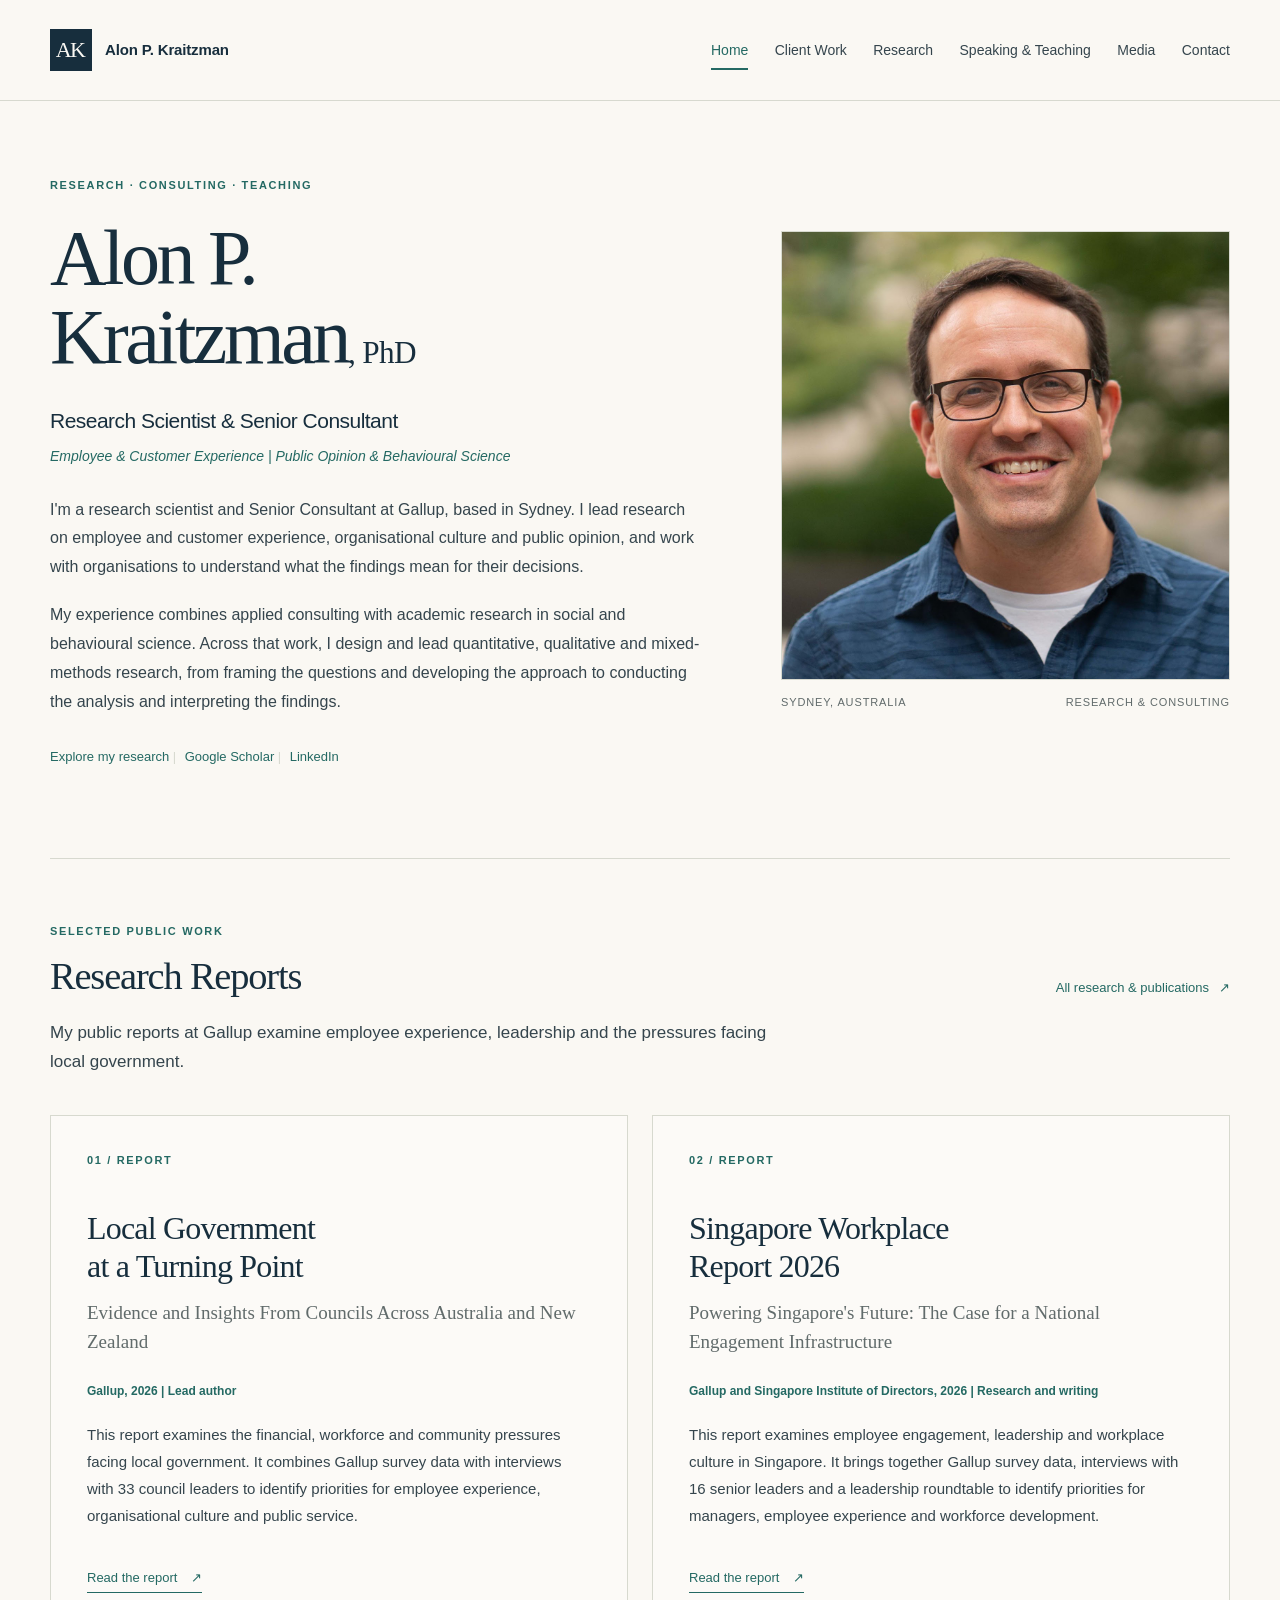
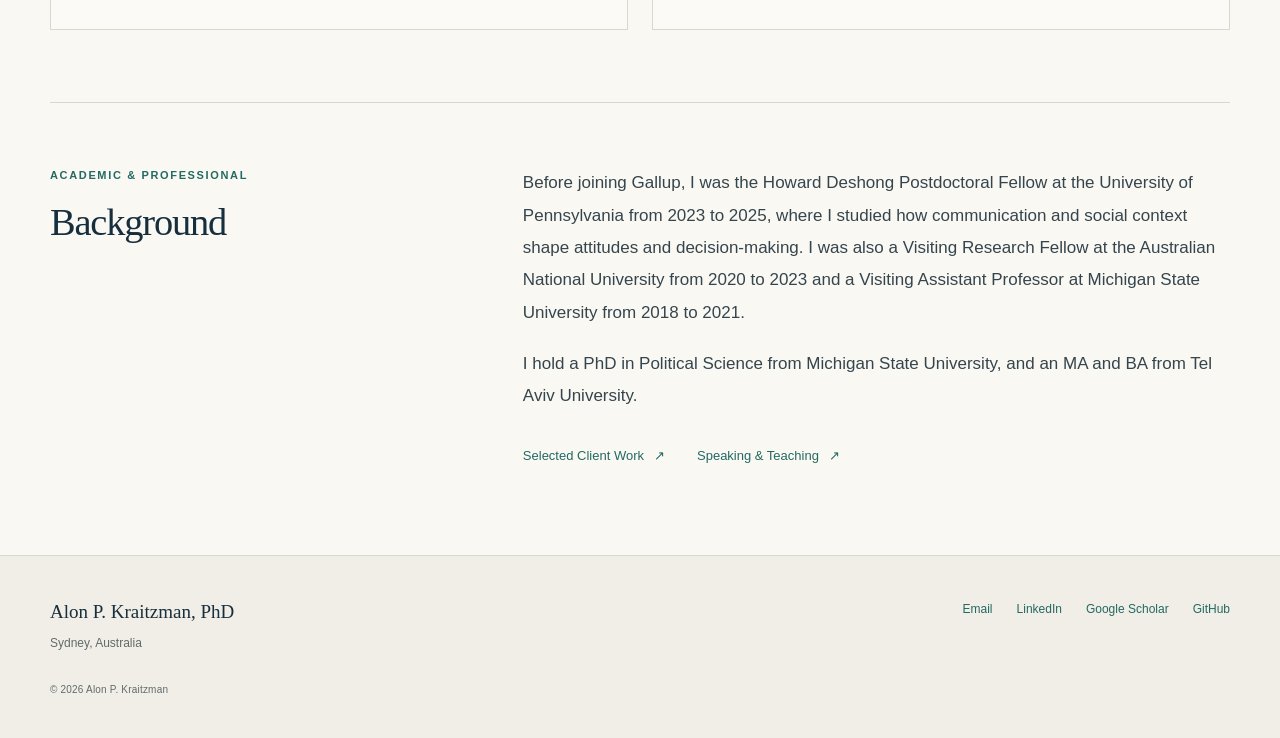
==== index.html @ d5b8e60a "Publish research portfolio migrated from Google Sites" ====
<!doctype html>
<html lang="en-AU">
<head>
<meta charset="utf-8">
<meta name="viewport" content="width=device-width, initial-scale=1">
<title>Alon P. Kraitzman, PhD</title>
<meta name="description" content="Research scientist and Senior Consultant at Gallup in Sydney. Employee and customer experience, organisational culture, public opinion and behavioural science.">
<link rel="canonical" href="https://alonkraitzman.github.io/">
<meta property="og:type" content="website">
<meta property="og:site_name" content="Alon P. Kraitzman">
<meta property="og:title" content="Alon P. Kraitzman, PhD">
<meta property="og:description" content="Research scientist and Senior Consultant at Gallup in Sydney. Employee and customer experience, organisational culture, public opinion and behavioural science.">
<meta property="og:url" content="https://alonkraitzman.github.io/">
<meta property="og:image" content="https://alonkraitzman.github.io/portrait.jpg">
<meta property="og:image:alt" content="Portrait of Alon P. Kraitzman">
<meta property="og:image:width" content="1280">
<meta property="og:image:height" content="1280">
<meta name="twitter:card" content="summary_large_image">
<meta name="twitter:title" content="Alon P. Kraitzman, PhD">
<meta name="twitter:description" content="Research scientist and Senior Consultant at Gallup in Sydney. Employee and customer experience, organisational culture, public opinion and behavioural science.">
<meta name="twitter:image" content="https://alonkraitzman.github.io/portrait.jpg">
<meta name="theme-color" content="#172e3d">
<link rel="icon" type="image/svg+xml" href="favicon.svg">
<link rel="stylesheet" href="styles.css">
<script src="site.js" defer></script>
</head>
<body>
<a class="skip-link" href="#main">Skip to content</a>
<header class="site-header"><div class="container header-inner">
<a class="brand" href="index.html" aria-label="Alon P. Kraitzman, home"><span class="monogram" aria-hidden="true">AK</span><span>Alon P. Kraitzman</span></a>
<button class="nav-toggle" type="button" aria-controls="primary-navigation" aria-expanded="false" hidden><span>Menu</span><svg viewBox="0 0 20 20" width="20" height="20" aria-hidden="true"><path d="M3 6h14M3 10h14M3 14h14"/></svg></button>
<nav class="primary-nav" id="primary-navigation" aria-label="Main navigation"><a href="index.html" aria-current="page">Home</a>
<a href="client-work.html">Client Work</a>
<a href="research.html">Research</a>
<a href="teaching.html">Speaking &amp; Teaching</a>
<a href="media.html">Media</a>
<a href="contact.html">Contact</a></nav>
</div></header>
<main class="container home" id="main" tabindex="-1"><section class="hero" aria-labelledby="introduction"><div class="hero-copy"><p class="eyebrow">Research · Consulting · Teaching</p><h1 id="introduction">Alon P. Kraitzman<span class="degree">, PhD</span></h1><h2 class="hero-role">Research Scientist &amp; Senior Consultant</h2>
<p class="hero-specialisms"><em>Employee &amp; Customer Experience | Public Opinion &amp; Behavioural Science</em></p>
<p>I'm a research scientist and Senior Consultant at Gallup, based in Sydney. I lead research on employee and customer experience, organisational culture and public opinion, and work with organisations to understand what the findings mean for their decisions.</p>
<p>My experience combines applied consulting with academic research in social and behavioural science. Across that work, I design and lead quantitative, qualitative and mixed-methods research, from framing the questions and developing the approach to conducting the analysis and interpreting the findings.</p>
<p class="hero-links"><a href="research.html">Explore my research</a> | <a href="https://scholar.google.com/citations?user=_he_hkIAAAAJ&amp;hl=en">Google Scholar</a> | <a href="https://www.linkedin.com/in/alon-p-kraitzman/">LinkedIn</a></p></div><figure class="portrait"><img src="portrait.jpg" width="1280" height="1280" alt="Alon P. Kraitzman" fetchpriority="high"><figcaption><span>Sydney, Australia</span><span>Research &amp; consulting</span></figcaption></figure></section><section class="section" aria-labelledby="research-reports"><div class="section-heading"><div><p class="eyebrow">Selected public work</p><h2 id="research-reports">Research Reports</h2></div><a class="text-link" href="research.html">All research &amp; publications <span aria-hidden="true">↗</span></a></div><p>My public reports at Gallup examine employee experience, leadership and the pressures facing local government.</p><div class="report-grid"><article class="report-card"><p class="item-number" aria-hidden="true">01 / REPORT</p><h3>Local Government at a Turning Point</h3>
<p class="report-subtitle"><em>Evidence and Insights From Councils Across Australia and New Zealand</em></p>
<p class="credit"><strong>Gallup, 2026 | Lead author</strong></p>
<p>This report examines the financial, workforce and community pressures facing local government. It combines Gallup survey data with interviews with 33 council leaders to identify priorities for employee experience, organisational culture and public service.</p>
<p class="report-link"><a href="https://www.gallup.com/workplace/711335/anz/local-council-report.aspx">Read the report</a></p></article><article class="report-card"><p class="item-number" aria-hidden="true">02 / REPORT</p><h3>Singapore Workplace Report 2026</h3>
<p class="report-subtitle"><em>Powering Singapore's Future: The Case for a National Engagement Infrastructure</em></p>
<p class="credit"><strong>Gallup and Singapore Institute of Directors, 2026 | Research and writing</strong></p>
<p>This report examines employee engagement, leadership and workplace culture in Singapore. It brings together Gallup survey data, interviews with 16 senior leaders and a leadership roundtable to identify priorities for managers, employee experience and workforce development.</p>
<p class="report-link"><a href="https://www.gallup.com/workplace/711230/singapore-workplace-report-2026.aspx">Read the report</a></p></article></div></section><section class="section background" aria-labelledby="background"><div><p class="eyebrow">Academic &amp; professional</p><h2 id="background">Background</h2></div><div class="background-copy"><p>Before joining Gallup, I was the Howard Deshong Postdoctoral Fellow at the University of Pennsylvania from 2023 to 2025, where I studied how communication and social context shape attitudes and decision-making. I was also a Visiting Research Fellow at the Australian National University from 2020 to 2023 and a Visiting Assistant Professor at Michigan State University from 2018 to 2021.</p>
<p>I hold a PhD in Political Science from Michigan State University, and an MA and BA from Tel Aviv University.</p><div class="section-links"><a class="text-link" href="client-work.html">Selected Client Work <span aria-hidden="true">↗</span></a><a class="text-link" href="teaching.html">Speaking &amp; Teaching <span aria-hidden="true">↗</span></a></div></div></section></main>
<footer class="site-footer"><div class="container footer-inner">
<div><a class="footer-name" href="index.html">Alon P. Kraitzman, PhD</a><p>Sydney, Australia</p></div>
<nav class="footer-links" aria-label="Professional links"><a href="mailto:alonkrai@gmail.com">Email</a><a href="https://www.linkedin.com/in/alon-p-kraitzman/">LinkedIn</a><a href="https://scholar.google.com/citations?user=_he_hkIAAAAJ&amp;hl=en">Google Scholar</a><a href="https://github.com/alonkraitzman">GitHub</a></nav>
<p class="copyright">© 2026 Alon P. Kraitzman</p>
</div></footer>
</body>
</html>
---- styles.css ----
:root{--paper:#faf8f3;--surface:#f0eee6;--navy:#172e3d;--ink:#35454d;--muted:#616b6b;--teal:#246963;--line:#d7d9cf;--max:1180px;--serif:Georgia,'Times New Roman',serif;--sans:-apple-system,BlinkMacSystemFont,'Segoe UI',sans-serif}
*{box-sizing:border-box}html{scroll-behavior:smooth;scroll-padding-top:2rem}body{margin:0;background:var(--paper);color:var(--ink);font-family:var(--sans);font-size:17px;line-height:1.7;-webkit-font-smoothing:antialiased}img{display:block;max-width:100%;height:auto}svg{flex:none}a{color:var(--teal);text-underline-offset:.23em;text-decoration-thickness:1px}a:hover{text-decoration-thickness:2px;color:var(--navy)}button{font:inherit}a,button{-webkit-tap-highlight-color:transparent}a:focus-visible,button:focus-visible{outline:3px solid var(--teal);outline-offset:5px;border-radius:1px}main:focus{outline:none}::selection{background:#d7e7df;color:var(--navy)}h1,h2,h3{color:var(--navy);font-family:var(--serif);font-weight:400;line-height:1.17;text-wrap:balance}h1{font-size:clamp(3rem,5.6vw,4.8rem);letter-spacing:-.045em;margin:0}h2{font-size:clamp(2rem,3vw,2.65rem);letter-spacing:-.03em;margin:0 0 1.2rem}h3{font-size:1.75rem;letter-spacing:-.025em;margin:0 0 1rem}p{margin:0 0 1.2rem}ul,ol{padding-left:1.3rem}li{padding-left:.25rem}strong{font-weight:600}.container{width:calc(100% - 96px);max-width:var(--max);margin:0 auto}.skip-link{position:absolute;z-index:20;left:1rem;top:1rem;transform:translateY(-160%);padding:.65rem 1rem;background:var(--navy);color:white}.skip-link:focus{transform:translateY(0);color:white}.site-header{border-bottom:1px solid var(--line)}.header-inner{display:flex;align-items:center;justify-content:space-between;gap:2rem;min-height:100px}.brand{display:flex;align-items:center;gap:13px;color:var(--navy);text-decoration:none;font-size:15px;font-weight:600;white-space:nowrap;letter-spacing:-.01em}.monogram{display:grid;place-items:center;width:42px;height:42px;background:var(--navy);color:var(--paper);font:22px var(--serif);letter-spacing:-.08em;padding-right:2px}.primary-nav{display:flex;gap:1.65rem;align-items:center}.primary-nav a{color:var(--ink);text-decoration:none;font-size:14px;line-height:1.5;position:relative;padding:12px 0}.primary-nav a:hover,.primary-nav a[aria-current]{color:var(--teal)}.primary-nav a[aria-current]:after{content:'';position:absolute;bottom:3px;left:0;right:0;height:2px;background:var(--teal)}.nav-toggle{display:none;align-items:center;gap:.6rem;border:1px solid var(--line);background:transparent;color:var(--navy);padding:.45rem .65rem;font-size:14px;cursor:pointer}.nav-toggle[hidden]{display:none}.nav-toggle svg{fill:none;stroke:currentColor;stroke-width:1.4}.eyebrow,.item-number{font-size:11px;font-weight:600;line-height:1.5;letter-spacing:.15em;text-transform:uppercase;color:var(--teal)}.eyebrow{margin:0 0 1.5rem}.item-number{margin:0}.hero{display:grid;grid-template-columns:minmax(0,1.45fr) minmax(0,1fr);gap:5rem;align-items:start;padding:76px 0 88px}.hero h1{font-size:clamp(3.4rem,6.1vw,5.4rem);max-width:12ch;margin:0 0 1.8rem;line-height:1.02}.hero .degree{font-size:.4em;letter-spacing:-.02em;white-space:nowrap}.hero-role{font-family:var(--sans);font-weight:500;font-size:21px;letter-spacing:-.025em;line-height:1.4;margin-bottom:.65rem}.hero-specialisms{font-size:14px;line-height:1.65;color:var(--teal);margin-bottom:1.7rem}.hero-copy>p:not(.eyebrow):not(.hero-specialisms):not(.hero-links){font-size:16px;line-height:1.8}.hero-links{font-size:13px;line-height:2;margin:1.75rem 0 0;color:var(--line)}.hero-links a{text-decoration:none;display:inline-block}.hero-links a+a{margin-left:.3rem}.portrait{margin:54px 0 0;min-width:0}.portrait img{width:100%;aspect-ratio:1;object-fit:cover;border:1px solid var(--line)}.portrait figcaption{display:flex;justify-content:space-between;gap:1rem;margin-top:14px;font-size:11px;line-height:1.5;letter-spacing:.08em;text-transform:uppercase;color:var(--muted)}.section{padding:64px 0 72px;border-top:1px solid var(--line)}.section>p{max-width:750px}.section-heading{display:flex;align-items:end;justify-content:space-between;gap:2rem;margin-bottom:1.25rem}.section-heading h2{margin-bottom:0}.section-heading .eyebrow{margin-bottom:.9rem}.text-link{display:inline-block;font-size:13px;font-weight:500;text-decoration:none;white-space:normal}.text-link span{padding-left:.4rem}.report-grid{display:grid;grid-template-columns:repeat(2,minmax(0,1fr));gap:24px;margin-top:2.4rem}.report-card{border:1px solid var(--line);padding:36px;display:flex;flex-direction:column;align-items:start;background:rgba(255,255,255,.3);min-width:0}.report-card .item-number{padding-bottom:2.5rem}.report-card h3{font-size:2rem;line-height:1.2;max-width:20ch;margin-bottom:.85rem}.report-subtitle{font-family:var(--serif);font-size:19px;line-height:1.5;color:var(--muted);margin-bottom:1.6rem}.report-subtitle em{font-style:normal}.credit{font-size:12px;color:var(--teal);line-height:1.65}.report-card>p:not([class]){font-size:15px;line-height:1.8}.report-link{padding-top:1.2rem;margin:auto 0 0;width:100%;font-size:13px}.report-link a{display:inline-block;text-decoration:none;border-bottom:1px solid var(--teal);padding-bottom:.2rem}.report-link a:after{content:' ↗';padding-left:.6rem}.background{display:grid;grid-template-columns:1fr 1.8fr;gap:5rem;padding-bottom:88px}.background .eyebrow{margin-bottom:1rem}.background-copy{max-width:720px}.background-copy>p{font-size:17px;line-height:1.9}.section-links{display:flex;gap:2rem;margin-top:2rem}.page-heading{padding:70px 0 58px;max-width:100%}.page-heading h1{max-width:17ch;margin-bottom:1.6rem}.page-heading>p:not(.eyebrow){max-width:750px;font-size:18px;line-height:1.8;margin-bottom:0}.page-heading .eyebrow{margin-bottom:1.3rem}.section-nav{display:flex;flex-wrap:wrap;gap:.7rem 2rem;margin-top:2.3rem}.section-nav a{font-size:13px;text-decoration:none;border-bottom:1px solid var(--line);padding-bottom:.2rem}.first-section{padding-top:48px}.practice-list{list-style:none;display:grid;grid-template-columns:repeat(3,minmax(0,1fr));gap:0 2rem;margin:2rem 0 0;padding:0;counter-reset:practice}.practice-list li{counter-increment:practice;position:relative;padding:1.3rem 0 1.3rem 2rem;border-top:1px solid var(--line);font-size:16px;line-height:1.6;color:var(--navy)}.practice-list li:before{content:'0' counter(practice);position:absolute;left:0;top:1.55rem;color:var(--teal);font-size:10px;letter-spacing:.1em}.project-list{margin-top:2.5rem}.project{display:grid;grid-template-columns:80px minmax(0,1fr);gap:2.5rem;padding:2.8rem 0;border-top:1px solid var(--line)}.project .item-number{padding-top:.4rem}.project h3{font-size:1.9rem;max-width:30ch}.project p:not(.item-number){max-width:790px;margin-bottom:0;font-size:16px;line-height:1.85}.publication-list{list-style:none;padding:0;margin:2.5rem 0 0}.publication{display:grid;grid-template-columns:56px minmax(0,1fr);gap:2rem;border-top:1px solid var(--line);padding:2rem 0}.publication>.item-number{padding-top:.4rem}.publication h3{font-size:1.5rem;line-height:1.4;max-width:860px;margin-bottom:.8rem}.publication-details{font-size:14px;line-height:1.9;max-width:850px;margin-bottom:.7rem;color:var(--muted)}.publication-links{display:flex;flex-wrap:wrap;align-items:center;gap:.45rem .8rem;font-size:13px;margin-bottom:0}.publication-links span{color:var(--line)}.publication-links a{text-decoration:none}.materials{padding-bottom:80px}.materials>p{font-size:16px;line-height:1.9}.materials>p:last-child{padding:1.5rem 0 0;border-top:1px solid var(--line);margin-top:1.8rem;max-width:850px}.materials strong{font-size:18px;color:var(--navy)}.teaching-section{display:grid;grid-template-columns:1fr 1.8fr;gap:5rem}.teaching-section .eyebrow{margin-bottom:1rem}.teaching-content{max-width:760px}.teaching-content h3{font-size:1.8rem}.teaching-content p{font-size:16px;line-height:1.85}.teaching-content p:has(>a){font-size:13px}.course-list{list-style:none;padding:0;margin:2.2rem 0 0}.course-list li{border-top:1px solid var(--line);padding:1.15rem 0;font-size:14px;line-height:1.8}.course-list strong{font-weight:500;color:var(--navy);display:block;font-size:17px}.media-list{margin-top:2.5rem}.media-entry{display:grid;grid-template-columns:56px minmax(0,1fr);gap:2rem;border-top:1px solid var(--line);padding:2.5rem 0}.media-entry .item-number{padding-top:.4rem}.media-entry h3{font-size:1.75rem;max-width:850px;line-height:1.4;margin-bottom:.8rem}.media-entry h3 a{color:var(--navy);text-decoration:none}.media-entry h3 a:hover{text-decoration:underline;text-decoration-thickness:1px}.media-entry p:last-child{max-width:800px;font-size:16px;line-height:1.85;margin-bottom:0}.contact-page{min-height:calc(100vh - 310px)}.contact-page .page-heading{padding-bottom:48px}.contact-panel{display:grid;grid-template-columns:1fr 2.2fr;border-top:1px solid var(--line);border-bottom:1px solid var(--line);padding:56px 0 64px;margin-bottom:80px;gap:5rem}.contact-marker{font-family:var(--serif);font-size:100px;letter-spacing:-.07em;line-height:1;color:var(--navy)}.contact-marker span{font-family:var(--sans);display:block;font-size:10px;letter-spacing:.2em;margin-top:1.8rem;color:var(--teal)}.contact-name{font-size:2.3rem;letter-spacing:-.035em}.contact-position{font-size:15px;line-height:1.8;color:var(--teal)}.contact-copy>p:not([class]){font-size:17px;max-width:610px}.contact-copy>p:last-child{font-size:14px;margin-bottom:0}.contact-methods{font-size:18px;margin:1.8rem 0 2rem;color:var(--line);overflow-wrap:anywhere}.contact-methods a{display:inline-block}.site-footer{border-top:1px solid var(--line);background:var(--surface);padding:40px 0}.footer-inner{display:grid;grid-template-columns:1fr auto;gap:1.25rem 3rem;align-items:start}.footer-name{font-family:var(--serif);font-size:19px;color:var(--navy);text-decoration:none}.footer-inner>div>p{font-size:12px;margin:.3rem 0 0;color:var(--muted)}.footer-links{display:flex;flex-wrap:wrap;gap:.7rem 1.5rem;padding-top:.2rem}.footer-links a{font-size:12px;text-decoration:none}.copyright{font-size:10px;color:var(--muted);grid-column:1/-1;margin:.5rem 0 0;letter-spacing:.02em}
@media(min-width:1500px){.hero{gap:6rem}.hero h1{font-size:5.4rem}}
@media(max-width:1100px){.container{width:calc(100% - 64px)}.primary-nav{gap:1.15rem}.brand{font-size:14px}.hero{gap:3rem}.hero h1{font-size:clamp(3.5rem,6.5vw,4.5rem)}.hero-role{font-size:19px}.portrait{margin-top:50px}.report-card{padding:28px}.background,.teaching-section{gap:3rem}.contact-panel{gap:3rem}}
@media(max-width:860px){.header-inner{min-height:90px;gap:1rem;flex-wrap:wrap;padding-top:20px;padding-bottom:16px}.brand{font-size:15px}.primary-nav{width:100%;justify-content:space-between;gap:.8rem}.primary-nav a{font-size:13px;padding:6px 0}.hero{padding-top:55px;gap:2.2rem;grid-template-columns:minmax(0,1.4fr) minmax(0,1fr)}.hero h1{font-size:3.6rem}.hero-role{font-size:18px}.hero-specialisms{font-size:12px}.hero-copy>p:not(.eyebrow):not(.hero-specialisms):not(.hero-links){font-size:15px}.hero-links{font-size:12px}.portrait{margin-top:54px}.portrait figcaption{display:block;font-size:10px}.portrait figcaption span+span{display:none}.report-card h3{font-size:1.8rem}.report-card{padding:25px}.report-subtitle{font-size:17px}.report-card .item-number{padding-bottom:2rem}.background,.teaching-section{grid-template-columns:1fr 1.6fr;gap:2.5rem}.practice-list{grid-template-columns:repeat(2,minmax(0,1fr))}.project{grid-template-columns:40px minmax(0,1fr);gap:1.5rem}.contact-panel{grid-template-columns:1fr 2.5fr}.contact-marker{font-size:74px}.contact-name{font-size:2rem}.footer-links{gap:.6rem 1rem}}
@media(max-width:640px){body{font-size:16px}.container{width:calc(100% - 40px)}.header-inner{min-height:83px;padding:19px 0;gap:14px}.brand{gap:11px;font-size:14px}.monogram{width:36px;height:36px;font-size:20px}.primary-nav{display:flex;flex-wrap:wrap;justify-content:flex-start;column-gap:1.4rem;row-gap:.2rem;border-top:1px solid var(--line);padding-top:12px;margin-top:1px}.primary-nav a{font-size:14px;padding:8px 0}.nav-enhanced .nav-toggle:not([hidden]){display:flex}.nav-enhanced .primary-nav:not(.is-open){display:none}.nav-enhanced .primary-nav.is-open{display:flex}.hero{grid-template-columns:minmax(0,1fr);padding:45px 0 52px;gap:2.3rem}.hero .eyebrow{font-size:10px;letter-spacing:.14em;margin-bottom:1.4rem}.hero h1{font-size:clamp(3.25rem,13.7vw,4.2rem);max-width:12ch;margin-bottom:1.5rem}.hero-role{font-size:19px;line-height:1.5;max-width:28ch}.hero-specialisms{font-size:13px;line-height:1.8;max-width:39ch;margin-bottom:1.4rem}.hero-copy>p:not(.eyebrow):not(.hero-specialisms):not(.hero-links){font-size:15px;line-height:1.85}.hero-links{font-size:12px;margin-top:1.4rem;line-height:2.3}.portrait{margin:0;max-width:100%}.portrait figcaption{font-size:10px;margin-top:12px;display:flex}.portrait figcaption span+span{display:block}.section{padding:42px 0 48px}.section-heading{align-items:start;flex-direction:column;gap:.8rem;margin-bottom:1.4rem}.section-heading .eyebrow{font-size:10px;margin-bottom:.85rem}h2{font-size:2.1rem;line-height:1.2}h3{font-size:1.65rem}.section>p{font-size:15px;line-height:1.85}.text-link{font-size:12px}.report-grid{grid-template-columns:minmax(0,1fr);gap:20px;margin-top:1.8rem}.report-card{padding:28px 25px}.report-card .item-number{font-size:10px;padding-bottom:1.7rem}.report-card h3{font-size:1.95rem;max-width:20ch}.report-subtitle{font-size:18px;margin-bottom:1.3rem}.credit{font-size:11px}.report-card>p:not([class]){font-size:14px;line-height:1.85}.report-link{font-size:12px;padding-top:.8rem}.background{grid-template-columns:minmax(0,1fr);gap:1.1rem}.background h2{margin-bottom:.4rem}.background .eyebrow{font-size:10px}.background-copy>p{font-size:15px;line-height:1.9}.section-links{flex-wrap:wrap;gap:1rem 1.8rem;margin-top:1.6rem}.page-heading{padding:44px 0 40px}.page-heading .eyebrow{font-size:10px;margin-bottom:1.2rem}.page-heading h1{font-size:clamp(2.7rem,11vw,3.4rem);line-height:1.08;letter-spacing:-.045em;max-width:14ch;margin-bottom:1.5rem}.page-heading>p:not(.eyebrow){font-size:16px;line-height:1.85}.section-nav{gap:.7rem 1.3rem;margin-top:1.8rem}.section-nav a{font-size:12px}.first-section{padding-top:36px}.practice-list{grid-template-columns:minmax(0,1fr);margin-top:1.6rem}.practice-list li{font-size:15px;padding:1.05rem 0 1.05rem 2rem}.practice-list li:before{top:1.25rem}.project-list{margin-top:1.8rem}.project{grid-template-columns:22px minmax(0,1fr);gap:1rem;padding:1.8rem 0}.project h3{font-size:1.6rem;line-height:1.3;margin-bottom:.8rem}.project .item-number{font-size:10px;padding-top:.4rem}.project p:not(.item-number){font-size:14px;line-height:1.9}.publication-list{margin-top:1.8rem}.publication{grid-template-columns:22px minmax(0,1fr);gap:1rem;padding:1.8rem 0}.publication>.item-number{font-size:10px}.publication h3{font-size:1.3rem;line-height:1.45;letter-spacing:-.02em}.publication-details{font-size:13px;line-height:1.85}.publication-links{font-size:12px;gap:.4rem .7rem}.materials>p{font-size:14px}.materials strong{font-size:17px}.teaching-section{grid-template-columns:minmax(0,1fr);gap:1rem}.teaching-section .eyebrow{font-size:10px}.teaching-section h2{margin-bottom:.6rem}.teaching-content h3{font-size:1.7rem}.teaching-content p{font-size:15px}.course-list{margin-top:1.7rem}.course-list li{font-size:13px;padding:1rem 0}.course-list strong{font-size:16px}.media-list{margin-top:1.8rem}.media-entry{grid-template-columns:22px minmax(0,1fr);gap:1rem;padding:1.8rem 0}.media-entry .item-number{font-size:10px}.media-entry h3{font-size:1.4rem;line-height:1.4}.media-entry p:last-child{font-size:14px;line-height:1.85}.contact-page{min-height:0}.contact-page .page-heading{padding-bottom:35px}.contact-panel{grid-template-columns:minmax(0,1fr);padding:35px 0 40px;margin-bottom:48px;gap:2rem}.contact-marker{font-size:64px}.contact-marker span{margin-top:1rem;font-size:9px}.contact-name{font-size:1.9rem;max-width:14ch}.contact-position{font-size:14px}.contact-copy>p:not([class]){font-size:15px}.contact-methods{font-size:16px;line-height:2;margin:1.4rem 0}.contact-copy>p:last-child{font-size:13px}.site-footer{padding:30px 0}.footer-inner{grid-template-columns:minmax(0,1fr);gap:1.4rem}.footer-name{font-size:18px}.footer-links{padding:0;gap:.7rem 1.4rem}.footer-links a{font-size:12px}.copyright{margin:.2rem 0 0}}
@media(prefers-reduced-motion:reduce){html{scroll-behavior:auto}*{animation:none!important;transition:none!important}}
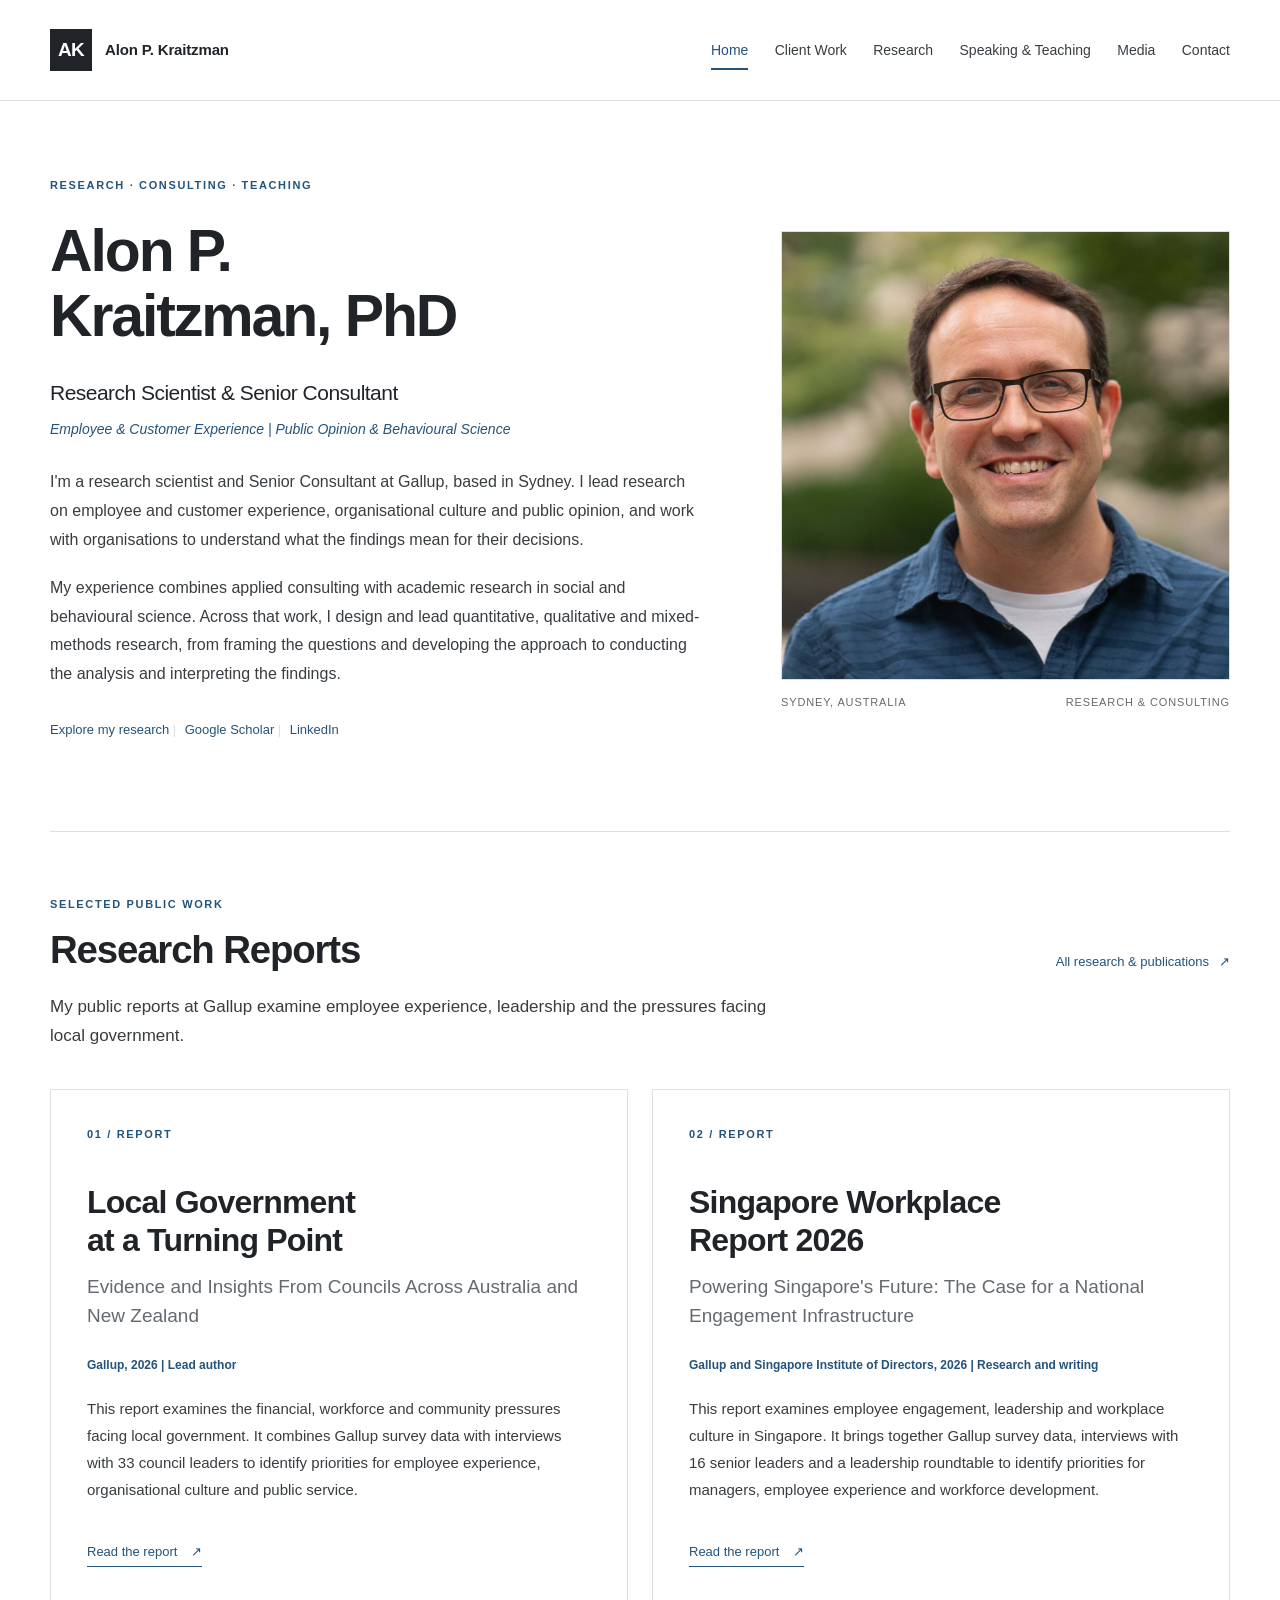
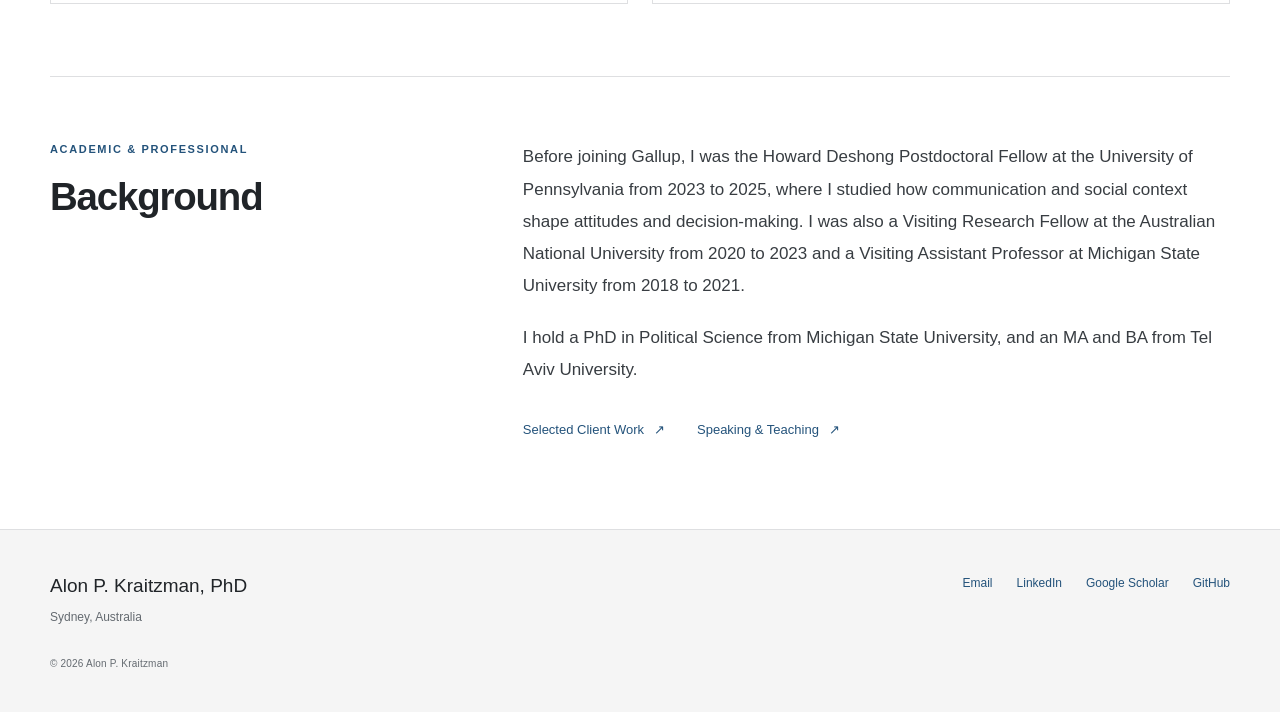
==== commit 4f983092: "Refine portfolio typography and background" ====
--- a/index.html
+++ b/index.html
@@ -36,7 +36,7 @@
 <a href="media.html">Media</a>
 <a href="contact.html">Contact</a></nav>
 </div></header>
-<main class="container home" id="main" tabindex="-1"><section class="hero" aria-labelledby="introduction"><div class="hero-copy"><p class="eyebrow">Research · Consulting · Teaching</p><h1 id="introduction">Alon P. Kraitzman<span class="degree">, PhD</span></h1><h2 class="hero-role">Research Scientist &amp; Senior Consultant</h2>
+<main class="container home" id="main" tabindex="-1"><section class="hero" aria-labelledby="introduction"><div class="hero-copy"><p class="eyebrow">Research · Consulting · Teaching</p><h1 id="introduction">Alon P. <span class="surname">Kraitzman<span class="degree">, PhD</span></span></h1><h2 class="hero-role">Research Scientist &amp; Senior Consultant</h2>
 <p class="hero-specialisms"><em>Employee &amp; Customer Experience | Public Opinion &amp; Behavioural Science</em></p>
 <p>I'm a research scientist and Senior Consultant at Gallup, based in Sydney. I lead research on employee and customer experience, organisational culture and public opinion, and work with organisations to understand what the findings mean for their decisions.</p>
 <p>My experience combines applied consulting with academic research in social and behavioural science. Across that work, I design and lead quantitative, qualitative and mixed-methods research, from framing the questions and developing the approach to conducting the analysis and interpreting the findings.</p>
--- a/styles.css
+++ b/styles.css
@@ -1,7 +1,7 @@
-:root{--paper:#faf8f3;--surface:#f0eee6;--navy:#172e3d;--ink:#35454d;--muted:#616b6b;--teal:#246963;--line:#d7d9cf;--max:1180px;--serif:Georgia,'Times New Roman',serif;--sans:-apple-system,BlinkMacSystemFont,'Segoe UI',sans-serif}
-*{box-sizing:border-box}html{scroll-behavior:smooth;scroll-padding-top:2rem}body{margin:0;background:var(--paper);color:var(--ink);font-family:var(--sans);font-size:17px;line-height:1.7;-webkit-font-smoothing:antialiased}img{display:block;max-width:100%;height:auto}svg{flex:none}a{color:var(--teal);text-underline-offset:.23em;text-decoration-thickness:1px}a:hover{text-decoration-thickness:2px;color:var(--navy)}button{font:inherit}a,button{-webkit-tap-highlight-color:transparent}a:focus-visible,button:focus-visible{outline:3px solid var(--teal);outline-offset:5px;border-radius:1px}main:focus{outline:none}::selection{background:#d7e7df;color:var(--navy)}h1,h2,h3{color:var(--navy);font-family:var(--serif);font-weight:400;line-height:1.17;text-wrap:balance}h1{font-size:clamp(3rem,5.6vw,4.8rem);letter-spacing:-.045em;margin:0}h2{font-size:clamp(2rem,3vw,2.65rem);letter-spacing:-.03em;margin:0 0 1.2rem}h3{font-size:1.75rem;letter-spacing:-.025em;margin:0 0 1rem}p{margin:0 0 1.2rem}ul,ol{padding-left:1.3rem}li{padding-left:.25rem}strong{font-weight:600}.container{width:calc(100% - 96px);max-width:var(--max);margin:0 auto}.skip-link{position:absolute;z-index:20;left:1rem;top:1rem;transform:translateY(-160%);padding:.65rem 1rem;background:var(--navy);color:white}.skip-link:focus{transform:translateY(0);color:white}.site-header{border-bottom:1px solid var(--line)}.header-inner{display:flex;align-items:center;justify-content:space-between;gap:2rem;min-height:100px}.brand{display:flex;align-items:center;gap:13px;color:var(--navy);text-decoration:none;font-size:15px;font-weight:600;white-space:nowrap;letter-spacing:-.01em}.monogram{display:grid;place-items:center;width:42px;height:42px;background:var(--navy);color:var(--paper);font:22px var(--serif);letter-spacing:-.08em;padding-right:2px}.primary-nav{display:flex;gap:1.65rem;align-items:center}.primary-nav a{color:var(--ink);text-decoration:none;font-size:14px;line-height:1.5;position:relative;padding:12px 0}.primary-nav a:hover,.primary-nav a[aria-current]{color:var(--teal)}.primary-nav a[aria-current]:after{content:'';position:absolute;bottom:3px;left:0;right:0;height:2px;background:var(--teal)}.nav-toggle{display:none;align-items:center;gap:.6rem;border:1px solid var(--line);background:transparent;color:var(--navy);padding:.45rem .65rem;font-size:14px;cursor:pointer}.nav-toggle[hidden]{display:none}.nav-toggle svg{fill:none;stroke:currentColor;stroke-width:1.4}.eyebrow,.item-number{font-size:11px;font-weight:600;line-height:1.5;letter-spacing:.15em;text-transform:uppercase;color:var(--teal)}.eyebrow{margin:0 0 1.5rem}.item-number{margin:0}.hero{display:grid;grid-template-columns:minmax(0,1.45fr) minmax(0,1fr);gap:5rem;align-items:start;padding:76px 0 88px}.hero h1{font-size:clamp(3.4rem,6.1vw,5.4rem);max-width:12ch;margin:0 0 1.8rem;line-height:1.02}.hero .degree{font-size:.4em;letter-spacing:-.02em;white-space:nowrap}.hero-role{font-family:var(--sans);font-weight:500;font-size:21px;letter-spacing:-.025em;line-height:1.4;margin-bottom:.65rem}.hero-specialisms{font-size:14px;line-height:1.65;color:var(--teal);margin-bottom:1.7rem}.hero-copy>p:not(.eyebrow):not(.hero-specialisms):not(.hero-links){font-size:16px;line-height:1.8}.hero-links{font-size:13px;line-height:2;margin:1.75rem 0 0;color:var(--line)}.hero-links a{text-decoration:none;display:inline-block}.hero-links a+a{margin-left:.3rem}.portrait{margin:54px 0 0;min-width:0}.portrait img{width:100%;aspect-ratio:1;object-fit:cover;border:1px solid var(--line)}.portrait figcaption{display:flex;justify-content:space-between;gap:1rem;margin-top:14px;font-size:11px;line-height:1.5;letter-spacing:.08em;text-transform:uppercase;color:var(--muted)}.section{padding:64px 0 72px;border-top:1px solid var(--line)}.section>p{max-width:750px}.section-heading{display:flex;align-items:end;justify-content:space-between;gap:2rem;margin-bottom:1.25rem}.section-heading h2{margin-bottom:0}.section-heading .eyebrow{margin-bottom:.9rem}.text-link{display:inline-block;font-size:13px;font-weight:500;text-decoration:none;white-space:normal}.text-link span{padding-left:.4rem}.report-grid{display:grid;grid-template-columns:repeat(2,minmax(0,1fr));gap:24px;margin-top:2.4rem}.report-card{border:1px solid var(--line);padding:36px;display:flex;flex-direction:column;align-items:start;background:rgba(255,255,255,.3);min-width:0}.report-card .item-number{padding-bottom:2.5rem}.report-card h3{font-size:2rem;line-height:1.2;max-width:20ch;margin-bottom:.85rem}.report-subtitle{font-family:var(--serif);font-size:19px;line-height:1.5;color:var(--muted);margin-bottom:1.6rem}.report-subtitle em{font-style:normal}.credit{font-size:12px;color:var(--teal);line-height:1.65}.report-card>p:not([class]){font-size:15px;line-height:1.8}.report-link{padding-top:1.2rem;margin:auto 0 0;width:100%;font-size:13px}.report-link a{display:inline-block;text-decoration:none;border-bottom:1px solid var(--teal);padding-bottom:.2rem}.report-link a:after{content:' ↗';padding-left:.6rem}.background{display:grid;grid-template-columns:1fr 1.8fr;gap:5rem;padding-bottom:88px}.background .eyebrow{margin-bottom:1rem}.background-copy{max-width:720px}.background-copy>p{font-size:17px;line-height:1.9}.section-links{display:flex;gap:2rem;margin-top:2rem}.page-heading{padding:70px 0 58px;max-width:100%}.page-heading h1{max-width:17ch;margin-bottom:1.6rem}.page-heading>p:not(.eyebrow){max-width:750px;font-size:18px;line-height:1.8;margin-bottom:0}.page-heading .eyebrow{margin-bottom:1.3rem}.section-nav{display:flex;flex-wrap:wrap;gap:.7rem 2rem;margin-top:2.3rem}.section-nav a{font-size:13px;text-decoration:none;border-bottom:1px solid var(--line);padding-bottom:.2rem}.first-section{padding-top:48px}.practice-list{list-style:none;display:grid;grid-template-columns:repeat(3,minmax(0,1fr));gap:0 2rem;margin:2rem 0 0;padding:0;counter-reset:practice}.practice-list li{counter-increment:practice;position:relative;padding:1.3rem 0 1.3rem 2rem;border-top:1px solid var(--line);font-size:16px;line-height:1.6;color:var(--navy)}.practice-list li:before{content:'0' counter(practice);position:absolute;left:0;top:1.55rem;color:var(--teal);font-size:10px;letter-spacing:.1em}.project-list{margin-top:2.5rem}.project{display:grid;grid-template-columns:80px minmax(0,1fr);gap:2.5rem;padding:2.8rem 0;border-top:1px solid var(--line)}.project .item-number{padding-top:.4rem}.project h3{font-size:1.9rem;max-width:30ch}.project p:not(.item-number){max-width:790px;margin-bottom:0;font-size:16px;line-height:1.85}.publication-list{list-style:none;padding:0;margin:2.5rem 0 0}.publication{display:grid;grid-template-columns:56px minmax(0,1fr);gap:2rem;border-top:1px solid var(--line);padding:2rem 0}.publication>.item-number{padding-top:.4rem}.publication h3{font-size:1.5rem;line-height:1.4;max-width:860px;margin-bottom:.8rem}.publication-details{font-size:14px;line-height:1.9;max-width:850px;margin-bottom:.7rem;color:var(--muted)}.publication-links{display:flex;flex-wrap:wrap;align-items:center;gap:.45rem .8rem;font-size:13px;margin-bottom:0}.publication-links span{color:var(--line)}.publication-links a{text-decoration:none}.materials{padding-bottom:80px}.materials>p{font-size:16px;line-height:1.9}.materials>p:last-child{padding:1.5rem 0 0;border-top:1px solid var(--line);margin-top:1.8rem;max-width:850px}.materials strong{font-size:18px;color:var(--navy)}.teaching-section{display:grid;grid-template-columns:1fr 1.8fr;gap:5rem}.teaching-section .eyebrow{margin-bottom:1rem}.teaching-content{max-width:760px}.teaching-content h3{font-size:1.8rem}.teaching-content p{font-size:16px;line-height:1.85}.teaching-content p:has(>a){font-size:13px}.course-list{list-style:none;padding:0;margin:2.2rem 0 0}.course-list li{border-top:1px solid var(--line);padding:1.15rem 0;font-size:14px;line-height:1.8}.course-list strong{font-weight:500;color:var(--navy);display:block;font-size:17px}.media-list{margin-top:2.5rem}.media-entry{display:grid;grid-template-columns:56px minmax(0,1fr);gap:2rem;border-top:1px solid var(--line);padding:2.5rem 0}.media-entry .item-number{padding-top:.4rem}.media-entry h3{font-size:1.75rem;max-width:850px;line-height:1.4;margin-bottom:.8rem}.media-entry h3 a{color:var(--navy);text-decoration:none}.media-entry h3 a:hover{text-decoration:underline;text-decoration-thickness:1px}.media-entry p:last-child{max-width:800px;font-size:16px;line-height:1.85;margin-bottom:0}.contact-page{min-height:calc(100vh - 310px)}.contact-page .page-heading{padding-bottom:48px}.contact-panel{display:grid;grid-template-columns:1fr 2.2fr;border-top:1px solid var(--line);border-bottom:1px solid var(--line);padding:56px 0 64px;margin-bottom:80px;gap:5rem}.contact-marker{font-family:var(--serif);font-size:100px;letter-spacing:-.07em;line-height:1;color:var(--navy)}.contact-marker span{font-family:var(--sans);display:block;font-size:10px;letter-spacing:.2em;margin-top:1.8rem;color:var(--teal)}.contact-name{font-size:2.3rem;letter-spacing:-.035em}.contact-position{font-size:15px;line-height:1.8;color:var(--teal)}.contact-copy>p:not([class]){font-size:17px;max-width:610px}.contact-copy>p:last-child{font-size:14px;margin-bottom:0}.contact-methods{font-size:18px;margin:1.8rem 0 2rem;color:var(--line);overflow-wrap:anywhere}.contact-methods a{display:inline-block}.site-footer{border-top:1px solid var(--line);background:var(--surface);padding:40px 0}.footer-inner{display:grid;grid-template-columns:1fr auto;gap:1.25rem 3rem;align-items:start}.footer-name{font-family:var(--serif);font-size:19px;color:var(--navy);text-decoration:none}.footer-inner>div>p{font-size:12px;margin:.3rem 0 0;color:var(--muted)}.footer-links{display:flex;flex-wrap:wrap;gap:.7rem 1.5rem;padding-top:.2rem}.footer-links a{font-size:12px;text-decoration:none}.copyright{font-size:10px;color:var(--muted);grid-column:1/-1;margin:.5rem 0 0;letter-spacing:.02em}
-@media(min-width:1500px){.hero{gap:6rem}.hero h1{font-size:5.4rem}}
-@media(max-width:1100px){.container{width:calc(100% - 64px)}.primary-nav{gap:1.15rem}.brand{font-size:14px}.hero{gap:3rem}.hero h1{font-size:clamp(3.5rem,6.5vw,4.5rem)}.hero-role{font-size:19px}.portrait{margin-top:50px}.report-card{padding:28px}.background,.teaching-section{gap:3rem}.contact-panel{gap:3rem}}
-@media(max-width:860px){.header-inner{min-height:90px;gap:1rem;flex-wrap:wrap;padding-top:20px;padding-bottom:16px}.brand{font-size:15px}.primary-nav{width:100%;justify-content:space-between;gap:.8rem}.primary-nav a{font-size:13px;padding:6px 0}.hero{padding-top:55px;gap:2.2rem;grid-template-columns:minmax(0,1.4fr) minmax(0,1fr)}.hero h1{font-size:3.6rem}.hero-role{font-size:18px}.hero-specialisms{font-size:12px}.hero-copy>p:not(.eyebrow):not(.hero-specialisms):not(.hero-links){font-size:15px}.hero-links{font-size:12px}.portrait{margin-top:54px}.portrait figcaption{display:block;font-size:10px}.portrait figcaption span+span{display:none}.report-card h3{font-size:1.8rem}.report-card{padding:25px}.report-subtitle{font-size:17px}.report-card .item-number{padding-bottom:2rem}.background,.teaching-section{grid-template-columns:1fr 1.6fr;gap:2.5rem}.practice-list{grid-template-columns:repeat(2,minmax(0,1fr))}.project{grid-template-columns:40px minmax(0,1fr);gap:1.5rem}.contact-panel{grid-template-columns:1fr 2.5fr}.contact-marker{font-size:74px}.contact-name{font-size:2rem}.footer-links{gap:.6rem 1rem}}
-@media(max-width:640px){body{font-size:16px}.container{width:calc(100% - 40px)}.header-inner{min-height:83px;padding:19px 0;gap:14px}.brand{gap:11px;font-size:14px}.monogram{width:36px;height:36px;font-size:20px}.primary-nav{display:flex;flex-wrap:wrap;justify-content:flex-start;column-gap:1.4rem;row-gap:.2rem;border-top:1px solid var(--line);padding-top:12px;margin-top:1px}.primary-nav a{font-size:14px;padding:8px 0}.nav-enhanced .nav-toggle:not([hidden]){display:flex}.nav-enhanced .primary-nav:not(.is-open){display:none}.nav-enhanced .primary-nav.is-open{display:flex}.hero{grid-template-columns:minmax(0,1fr);padding:45px 0 52px;gap:2.3rem}.hero .eyebrow{font-size:10px;letter-spacing:.14em;margin-bottom:1.4rem}.hero h1{font-size:clamp(3.25rem,13.7vw,4.2rem);max-width:12ch;margin-bottom:1.5rem}.hero-role{font-size:19px;line-height:1.5;max-width:28ch}.hero-specialisms{font-size:13px;line-height:1.8;max-width:39ch;margin-bottom:1.4rem}.hero-copy>p:not(.eyebrow):not(.hero-specialisms):not(.hero-links){font-size:15px;line-height:1.85}.hero-links{font-size:12px;margin-top:1.4rem;line-height:2.3}.portrait{margin:0;max-width:100%}.portrait figcaption{font-size:10px;margin-top:12px;display:flex}.portrait figcaption span+span{display:block}.section{padding:42px 0 48px}.section-heading{align-items:start;flex-direction:column;gap:.8rem;margin-bottom:1.4rem}.section-heading .eyebrow{font-size:10px;margin-bottom:.85rem}h2{font-size:2.1rem;line-height:1.2}h3{font-size:1.65rem}.section>p{font-size:15px;line-height:1.85}.text-link{font-size:12px}.report-grid{grid-template-columns:minmax(0,1fr);gap:20px;margin-top:1.8rem}.report-card{padding:28px 25px}.report-card .item-number{font-size:10px;padding-bottom:1.7rem}.report-card h3{font-size:1.95rem;max-width:20ch}.report-subtitle{font-size:18px;margin-bottom:1.3rem}.credit{font-size:11px}.report-card>p:not([class]){font-size:14px;line-height:1.85}.report-link{font-size:12px;padding-top:.8rem}.background{grid-template-columns:minmax(0,1fr);gap:1.1rem}.background h2{margin-bottom:.4rem}.background .eyebrow{font-size:10px}.background-copy>p{font-size:15px;line-height:1.9}.section-links{flex-wrap:wrap;gap:1rem 1.8rem;margin-top:1.6rem}.page-heading{padding:44px 0 40px}.page-heading .eyebrow{font-size:10px;margin-bottom:1.2rem}.page-heading h1{font-size:clamp(2.7rem,11vw,3.4rem);line-height:1.08;letter-spacing:-.045em;max-width:14ch;margin-bottom:1.5rem}.page-heading>p:not(.eyebrow){font-size:16px;line-height:1.85}.section-nav{gap:.7rem 1.3rem;margin-top:1.8rem}.section-nav a{font-size:12px}.first-section{padding-top:36px}.practice-list{grid-template-columns:minmax(0,1fr);margin-top:1.6rem}.practice-list li{font-size:15px;padding:1.05rem 0 1.05rem 2rem}.practice-list li:before{top:1.25rem}.project-list{margin-top:1.8rem}.project{grid-template-columns:22px minmax(0,1fr);gap:1rem;padding:1.8rem 0}.project h3{font-size:1.6rem;line-height:1.3;margin-bottom:.8rem}.project .item-number{font-size:10px;padding-top:.4rem}.project p:not(.item-number){font-size:14px;line-height:1.9}.publication-list{margin-top:1.8rem}.publication{grid-template-columns:22px minmax(0,1fr);gap:1rem;padding:1.8rem 0}.publication>.item-number{font-size:10px}.publication h3{font-size:1.3rem;line-height:1.45;letter-spacing:-.02em}.publication-details{font-size:13px;line-height:1.85}.publication-links{font-size:12px;gap:.4rem .7rem}.materials>p{font-size:14px}.materials strong{font-size:17px}.teaching-section{grid-template-columns:minmax(0,1fr);gap:1rem}.teaching-section .eyebrow{font-size:10px}.teaching-section h2{margin-bottom:.6rem}.teaching-content h3{font-size:1.7rem}.teaching-content p{font-size:15px}.course-list{margin-top:1.7rem}.course-list li{font-size:13px;padding:1rem 0}.course-list strong{font-size:16px}.media-list{margin-top:1.8rem}.media-entry{grid-template-columns:22px minmax(0,1fr);gap:1rem;padding:1.8rem 0}.media-entry .item-number{font-size:10px}.media-entry h3{font-size:1.4rem;line-height:1.4}.media-entry p:last-child{font-size:14px;line-height:1.85}.contact-page{min-height:0}.contact-page .page-heading{padding-bottom:35px}.contact-panel{grid-template-columns:minmax(0,1fr);padding:35px 0 40px;margin-bottom:48px;gap:2rem}.contact-marker{font-size:64px}.contact-marker span{margin-top:1rem;font-size:9px}.contact-name{font-size:1.9rem;max-width:14ch}.contact-position{font-size:14px}.contact-copy>p:not([class]){font-size:15px}.contact-methods{font-size:16px;line-height:2;margin:1.4rem 0}.contact-copy>p:last-child{font-size:13px}.site-footer{padding:30px 0}.footer-inner{grid-template-columns:minmax(0,1fr);gap:1.4rem}.footer-name{font-size:18px}.footer-links{padding:0;gap:.7rem 1.4rem}.footer-links a{font-size:12px}.copyright{margin:.2rem 0 0}}
+:root{--paper:#ffffff;--surface:#f5f5f5;--navy:#202428;--ink:#383d42;--muted:#646a70;--teal:#24537b;--line:#dedfe1;--max:1180px;--sans:Arial,Helvetica,sans-serif}
+*{box-sizing:border-box}html{scroll-behavior:smooth;scroll-padding-top:2rem}body{margin:0;background:var(--paper);color:var(--ink);font-family:var(--sans);font-size:17px;line-height:1.7;-webkit-font-smoothing:antialiased}img{display:block;max-width:100%;height:auto}svg{flex:none}a{color:var(--teal);text-underline-offset:.23em;text-decoration-thickness:1px}a:hover{text-decoration-thickness:2px;color:var(--navy)}button{font:inherit}a,button{-webkit-tap-highlight-color:transparent}a:focus-visible,button:focus-visible{outline:3px solid var(--teal);outline-offset:5px;border-radius:1px}main:focus{outline:none}::selection{background:#dce8f3;color:var(--navy)}h1,h2,h3{color:var(--navy);font-family:var(--sans);font-weight:600;line-height:1.2;text-wrap:balance}h1{font-size:clamp(3rem,5.6vw,4.8rem);letter-spacing:-.045em;margin:0}h2{font-size:clamp(2rem,3vw,2.65rem);letter-spacing:-.03em;margin:0 0 1.2rem}h3{font-size:1.75rem;letter-spacing:-.025em;margin:0 0 1rem}p{margin:0 0 1.2rem}ul,ol{padding-left:1.3rem}li{padding-left:.25rem}strong{font-weight:600}.container{width:calc(100% - 96px);max-width:var(--max);margin:0 auto}.skip-link{position:absolute;z-index:20;left:1rem;top:1rem;transform:translateY(-160%);padding:.65rem 1rem;background:var(--navy);color:white}.skip-link:focus{transform:translateY(0);color:white}.site-header{border-bottom:1px solid var(--line)}.header-inner{display:flex;align-items:center;justify-content:space-between;gap:2rem;min-height:100px}.brand{display:flex;align-items:center;gap:13px;color:var(--navy);text-decoration:none;font-size:15px;font-weight:600;white-space:nowrap;letter-spacing:-.01em}.monogram{display:grid;place-items:center;width:42px;height:42px;background:var(--navy);color:var(--paper);font:600 19px var(--sans);letter-spacing:-.04em}.primary-nav{display:flex;gap:1.65rem;align-items:center}.primary-nav a{color:var(--ink);text-decoration:none;font-size:14px;line-height:1.5;position:relative;padding:12px 0}.primary-nav a:hover,.primary-nav a[aria-current]{color:var(--teal)}.primary-nav a[aria-current]:after{content:'';position:absolute;bottom:3px;left:0;right:0;height:2px;background:var(--teal)}.nav-toggle{display:none;align-items:center;gap:.6rem;border:1px solid var(--line);background:transparent;color:var(--navy);padding:.45rem .65rem;font-size:14px;cursor:pointer}.nav-toggle[hidden]{display:none}.nav-toggle svg{fill:none;stroke:currentColor;stroke-width:1.4}.eyebrow,.item-number{font-size:11px;font-weight:600;line-height:1.5;letter-spacing:.15em;text-transform:uppercase;color:var(--teal)}.eyebrow{margin:0 0 1.5rem}.item-number{margin:0}.hero{display:grid;grid-template-columns:minmax(0,1.45fr) minmax(0,1fr);gap:5rem;align-items:start;padding:76px 0 88px}.hero h1{font-size:clamp(2.7rem,4.6vw,3.8rem);max-width:100%;margin:0 0 1.8rem;line-height:1.12;letter-spacing:-.035em}.hero .surname{display:block}.hero .degree{font:inherit;letter-spacing:inherit;white-space:normal}.hero-role{font-family:var(--sans);font-weight:500;font-size:21px;letter-spacing:-.025em;line-height:1.4;margin-bottom:.65rem}.hero-specialisms{font-size:14px;line-height:1.65;color:var(--teal);margin-bottom:1.7rem}.hero-copy>p:not(.eyebrow):not(.hero-specialisms):not(.hero-links){font-size:16px;line-height:1.8}.hero-links{font-size:13px;line-height:2;margin:1.75rem 0 0;color:var(--line)}.hero-links a{text-decoration:none;display:inline-block}.hero-links a+a{margin-left:.3rem}.portrait{margin:54px 0 0;min-width:0}.portrait img{width:100%;aspect-ratio:1;object-fit:cover;border:1px solid var(--line)}.portrait figcaption{display:flex;justify-content:space-between;gap:1rem;margin-top:14px;font-size:11px;line-height:1.5;letter-spacing:.08em;text-transform:uppercase;color:var(--muted)}.section{padding:64px 0 72px;border-top:1px solid var(--line)}.section>p{max-width:750px}.section-heading{display:flex;align-items:end;justify-content:space-between;gap:2rem;margin-bottom:1.25rem}.section-heading h2{margin-bottom:0}.section-heading .eyebrow{margin-bottom:.9rem}.text-link{display:inline-block;font-size:13px;font-weight:500;text-decoration:none;white-space:normal}.text-link span{padding-left:.4rem}.report-grid{display:grid;grid-template-columns:repeat(2,minmax(0,1fr));gap:24px;margin-top:2.4rem}.report-card{border:1px solid var(--line);padding:36px;display:flex;flex-direction:column;align-items:start;background:var(--paper);min-width:0}.report-card .item-number{padding-bottom:2.5rem}.report-card h3{font-size:2rem;line-height:1.2;max-width:20ch;margin-bottom:.85rem}.report-subtitle{font-family:var(--sans);font-size:19px;line-height:1.5;color:var(--muted);margin-bottom:1.6rem}.report-subtitle em{font-style:normal}.credit{font-size:12px;color:var(--teal);line-height:1.65}.report-card>p:not([class]){font-size:15px;line-height:1.8}.report-link{padding-top:1.2rem;margin:auto 0 0;width:100%;font-size:13px}.report-link a{display:inline-block;text-decoration:none;border-bottom:1px solid var(--teal);padding-bottom:.2rem}.report-link a:after{content:' ↗';padding-left:.6rem}.background{display:grid;grid-template-columns:1fr 1.8fr;gap:5rem;padding-bottom:88px}.background .eyebrow{margin-bottom:1rem}.background-copy{max-width:720px}.background-copy>p{font-size:17px;line-height:1.9}.section-links{display:flex;gap:2rem;margin-top:2rem}.page-heading{padding:70px 0 58px;max-width:100%}.page-heading h1{max-width:17ch;margin-bottom:1.6rem}.page-heading>p:not(.eyebrow){max-width:750px;font-size:18px;line-height:1.8;margin-bottom:0}.page-heading .eyebrow{margin-bottom:1.3rem}.section-nav{display:flex;flex-wrap:wrap;gap:.7rem 2rem;margin-top:2.3rem}.section-nav a{font-size:13px;text-decoration:none;border-bottom:1px solid var(--line);padding-bottom:.2rem}.first-section{padding-top:48px}.practice-list{list-style:none;display:grid;grid-template-columns:repeat(3,minmax(0,1fr));gap:0 2rem;margin:2rem 0 0;padding:0;counter-reset:practice}.practice-list li{counter-increment:practice;position:relative;padding:1.3rem 0 1.3rem 2rem;border-top:1px solid var(--line);font-size:16px;line-height:1.6;color:var(--navy)}.practice-list li:before{content:'0' counter(practice);position:absolute;left:0;top:1.55rem;color:var(--teal);font-size:10px;letter-spacing:.1em}.project-list{margin-top:2.5rem}.project{display:grid;grid-template-columns:80px minmax(0,1fr);gap:2.5rem;padding:2.8rem 0;border-top:1px solid var(--line)}.project .item-number{padding-top:.4rem}.project h3{font-size:1.9rem;max-width:30ch}.project p:not(.item-number){max-width:790px;margin-bottom:0;font-size:16px;line-height:1.85}.publication-list{list-style:none;padding:0;margin:2.5rem 0 0}.publication{display:grid;grid-template-columns:56px minmax(0,1fr);gap:2rem;border-top:1px solid var(--line);padding:2rem 0}.publication>.item-number{padding-top:.4rem}.publication h3{font-size:1.5rem;line-height:1.4;max-width:860px;margin-bottom:.8rem}.publication-details{font-size:14px;line-height:1.9;max-width:850px;margin-bottom:.7rem;color:var(--muted)}.publication-links{display:flex;flex-wrap:wrap;align-items:center;gap:.45rem .8rem;font-size:13px;margin-bottom:0}.publication-links span{color:var(--line)}.publication-links a{text-decoration:none}.materials{padding-bottom:80px}.materials>p{font-size:16px;line-height:1.9}.materials>p:last-child{padding:1.5rem 0 0;border-top:1px solid var(--line);margin-top:1.8rem;max-width:850px}.materials strong{font-size:18px;color:var(--navy)}.teaching-section{display:grid;grid-template-columns:1fr 1.8fr;gap:5rem}.teaching-section .eyebrow{margin-bottom:1rem}.teaching-content{max-width:760px}.teaching-content h3{font-size:1.8rem}.teaching-content p{font-size:16px;line-height:1.85}.teaching-content p:has(>a){font-size:13px}.course-list{list-style:none;padding:0;margin:2.2rem 0 0}.course-list li{border-top:1px solid var(--line);padding:1.15rem 0;font-size:14px;line-height:1.8}.course-list strong{font-weight:500;color:var(--navy);display:block;font-size:17px}.media-list{margin-top:2.5rem}.media-entry{display:grid;grid-template-columns:56px minmax(0,1fr);gap:2rem;border-top:1px solid var(--line);padding:2.5rem 0}.media-entry .item-number{padding-top:.4rem}.media-entry h3{font-size:1.75rem;max-width:850px;line-height:1.4;margin-bottom:.8rem}.media-entry h3 a{color:var(--navy);text-decoration:none}.media-entry h3 a:hover{text-decoration:underline;text-decoration-thickness:1px}.media-entry p:last-child{max-width:800px;font-size:16px;line-height:1.85;margin-bottom:0}.contact-page{min-height:calc(100vh - 310px)}.contact-page .page-heading{padding-bottom:48px}.contact-panel{display:grid;grid-template-columns:1fr 2.2fr;border-top:1px solid var(--line);border-bottom:1px solid var(--line);padding:56px 0 64px;margin-bottom:80px;gap:5rem}.contact-marker{font-family:var(--sans);font-size:100px;letter-spacing:-.07em;line-height:1;color:var(--navy)}.contact-marker span{font-family:var(--sans);display:block;font-size:10px;letter-spacing:.2em;margin-top:1.8rem;color:var(--teal)}.contact-name{font-size:2.3rem;letter-spacing:-.035em}.contact-position{font-size:15px;line-height:1.8;color:var(--teal)}.contact-copy>p:not([class]){font-size:17px;max-width:610px}.contact-copy>p:last-child{font-size:14px;margin-bottom:0}.contact-methods{font-size:18px;margin:1.8rem 0 2rem;color:var(--line);overflow-wrap:anywhere}.contact-methods a{display:inline-block}.site-footer{border-top:1px solid var(--line);background:var(--surface);padding:40px 0}.footer-inner{display:grid;grid-template-columns:1fr auto;gap:1.25rem 3rem;align-items:start}.footer-name{font-family:var(--sans);font-size:19px;color:var(--navy);text-decoration:none}.footer-inner>div>p{font-size:12px;margin:.3rem 0 0;color:var(--muted)}.footer-links{display:flex;flex-wrap:wrap;gap:.7rem 1.5rem;padding-top:.2rem}.footer-links a{font-size:12px;text-decoration:none}.copyright{font-size:10px;color:var(--muted);grid-column:1/-1;margin:.5rem 0 0;letter-spacing:.02em}
+@media(min-width:1500px){.hero{gap:6rem}.hero h1{font-size:3.8rem}}
+@media(max-width:1100px){.container{width:calc(100% - 64px)}.primary-nav{gap:1.15rem}.brand{font-size:14px}.hero{gap:3rem}.hero h1{font-size:clamp(2.5rem,4.6vw,3.3rem)}.hero-role{font-size:19px}.portrait{margin-top:50px}.report-card{padding:28px}.background,.teaching-section{gap:3rem}.contact-panel{gap:3rem}}
+@media(max-width:860px){.header-inner{min-height:90px;gap:1rem;flex-wrap:wrap;padding-top:20px;padding-bottom:16px}.brand{font-size:15px}.primary-nav{width:100%;justify-content:space-between;gap:.8rem}.primary-nav a{font-size:13px;padding:6px 0}.hero{padding-top:55px;gap:2.2rem;grid-template-columns:minmax(0,1.4fr) minmax(0,1fr)}.hero h1{font-size:clamp(2rem,4.6vw,2.5rem)}.hero-role{font-size:18px}.hero-specialisms{font-size:12px}.hero-copy>p:not(.eyebrow):not(.hero-specialisms):not(.hero-links){font-size:15px}.hero-links{font-size:12px}.portrait{margin-top:54px}.portrait figcaption{display:block;font-size:10px}.portrait figcaption span+span{display:none}.report-card h3{font-size:1.8rem}.report-card{padding:25px}.report-subtitle{font-size:17px}.report-card .item-number{padding-bottom:2rem}.background,.teaching-section{grid-template-columns:1fr 1.6fr;gap:2.5rem}.practice-list{grid-template-columns:repeat(2,minmax(0,1fr))}.project{grid-template-columns:40px minmax(0,1fr);gap:1.5rem}.contact-panel{grid-template-columns:1fr 2.5fr}.contact-marker{font-size:74px}.contact-name{font-size:2rem}.footer-links{gap:.6rem 1rem}}
+@media(max-width:640px){body{font-size:16px}.container{width:calc(100% - 40px)}.header-inner{min-height:83px;padding:19px 0;gap:14px}.brand{gap:11px;font-size:14px}.monogram{width:36px;height:36px;font-size:20px}.primary-nav{display:flex;flex-wrap:wrap;justify-content:flex-start;column-gap:1.4rem;row-gap:.2rem;border-top:1px solid var(--line);padding-top:12px;margin-top:1px}.primary-nav a{font-size:14px;padding:8px 0}.nav-enhanced .nav-toggle:not([hidden]){display:flex}.nav-enhanced .primary-nav:not(.is-open){display:none}.nav-enhanced .primary-nav.is-open{display:flex}.hero{grid-template-columns:minmax(0,1fr);padding:45px 0 52px;gap:2.3rem}.hero .eyebrow{font-size:10px;letter-spacing:.14em;margin-bottom:1.4rem}.hero h1{font-size:clamp(1.9rem,9.5vw,2.8rem);max-width:100%;margin-bottom:1.5rem}.hero-role{font-size:19px;line-height:1.5;max-width:28ch}.hero-specialisms{font-size:13px;line-height:1.8;max-width:39ch;margin-bottom:1.4rem}.hero-copy>p:not(.eyebrow):not(.hero-specialisms):not(.hero-links){font-size:15px;line-height:1.85}.hero-links{font-size:12px;margin-top:1.4rem;line-height:2.3}.portrait{margin:0;max-width:100%}.portrait figcaption{font-size:10px;margin-top:12px;display:flex}.portrait figcaption span+span{display:block}.section{padding:42px 0 48px}.section-heading{align-items:start;flex-direction:column;gap:.8rem;margin-bottom:1.4rem}.section-heading .eyebrow{font-size:10px;margin-bottom:.85rem}h2{font-size:2.1rem;line-height:1.2}h3{font-size:1.65rem}.section>p{font-size:15px;line-height:1.85}.text-link{font-size:12px}.report-grid{grid-template-columns:minmax(0,1fr);gap:20px;margin-top:1.8rem}.report-card{padding:28px 25px}.report-card .item-number{font-size:10px;padding-bottom:1.7rem}.report-card h3{font-size:1.95rem;max-width:20ch}.report-subtitle{font-size:18px;margin-bottom:1.3rem}.credit{font-size:11px}.report-card>p:not([class]){font-size:14px;line-height:1.85}.report-link{font-size:12px;padding-top:.8rem}.background{grid-template-columns:minmax(0,1fr);gap:1.1rem}.background h2{margin-bottom:.4rem}.background .eyebrow{font-size:10px}.background-copy>p{font-size:15px;line-height:1.9}.section-links{flex-wrap:wrap;gap:1rem 1.8rem;margin-top:1.6rem}.page-heading{padding:44px 0 40px}.page-heading .eyebrow{font-size:10px;margin-bottom:1.2rem}.page-heading h1{font-size:clamp(2.7rem,11vw,3.4rem);line-height:1.08;letter-spacing:-.045em;max-width:14ch;margin-bottom:1.5rem}.page-heading>p:not(.eyebrow){font-size:16px;line-height:1.85}.section-nav{gap:.7rem 1.3rem;margin-top:1.8rem}.section-nav a{font-size:12px}.first-section{padding-top:36px}.practice-list{grid-template-columns:minmax(0,1fr);margin-top:1.6rem}.practice-list li{font-size:15px;padding:1.05rem 0 1.05rem 2rem}.practice-list li:before{top:1.25rem}.project-list{margin-top:1.8rem}.project{grid-template-columns:22px minmax(0,1fr);gap:1rem;padding:1.8rem 0}.project h3{font-size:1.6rem;line-height:1.3;margin-bottom:.8rem}.project .item-number{font-size:10px;padding-top:.4rem}.project p:not(.item-number){font-size:14px;line-height:1.9}.publication-list{margin-top:1.8rem}.publication{grid-template-columns:22px minmax(0,1fr);gap:1rem;padding:1.8rem 0}.publication>.item-number{font-size:10px}.publication h3{font-size:1.3rem;line-height:1.45;letter-spacing:-.02em}.publication-details{font-size:13px;line-height:1.85}.publication-links{font-size:12px;gap:.4rem .7rem}.materials>p{font-size:14px}.materials strong{font-size:17px}.teaching-section{grid-template-columns:minmax(0,1fr);gap:1rem}.teaching-section .eyebrow{font-size:10px}.teaching-section h2{margin-bottom:.6rem}.teaching-content h3{font-size:1.7rem}.teaching-content p{font-size:15px}.course-list{margin-top:1.7rem}.course-list li{font-size:13px;padding:1rem 0}.course-list strong{font-size:16px}.media-list{margin-top:1.8rem}.media-entry{grid-template-columns:22px minmax(0,1fr);gap:1rem;padding:1.8rem 0}.media-entry .item-number{font-size:10px}.media-entry h3{font-size:1.4rem;line-height:1.4}.media-entry p:last-child{font-size:14px;line-height:1.85}.contact-page{min-height:0}.contact-page .page-heading{padding-bottom:35px}.contact-panel{grid-template-columns:minmax(0,1fr);padding:35px 0 40px;margin-bottom:48px;gap:2rem}.contact-marker{font-size:64px}.contact-marker span{margin-top:1rem;font-size:9px}.contact-name{font-size:1.9rem;max-width:14ch}.contact-position{font-size:14px}.contact-copy>p:not([class]){font-size:15px}.contact-methods{font-size:16px;line-height:2;margin:1.4rem 0}.contact-copy>p:last-child{font-size:13px}.site-footer{padding:30px 0}.footer-inner{grid-template-columns:minmax(0,1fr);gap:1.4rem}.footer-name{font-size:18px}.footer-links{padding:0;gap:.7rem 1.4rem}.footer-links a{font-size:12px}.copyright{margin:.2rem 0 0}}
 @media(prefers-reduced-motion:reduce){html{scroll-behavior:auto}*{animation:none!important;transition:none!important}}
